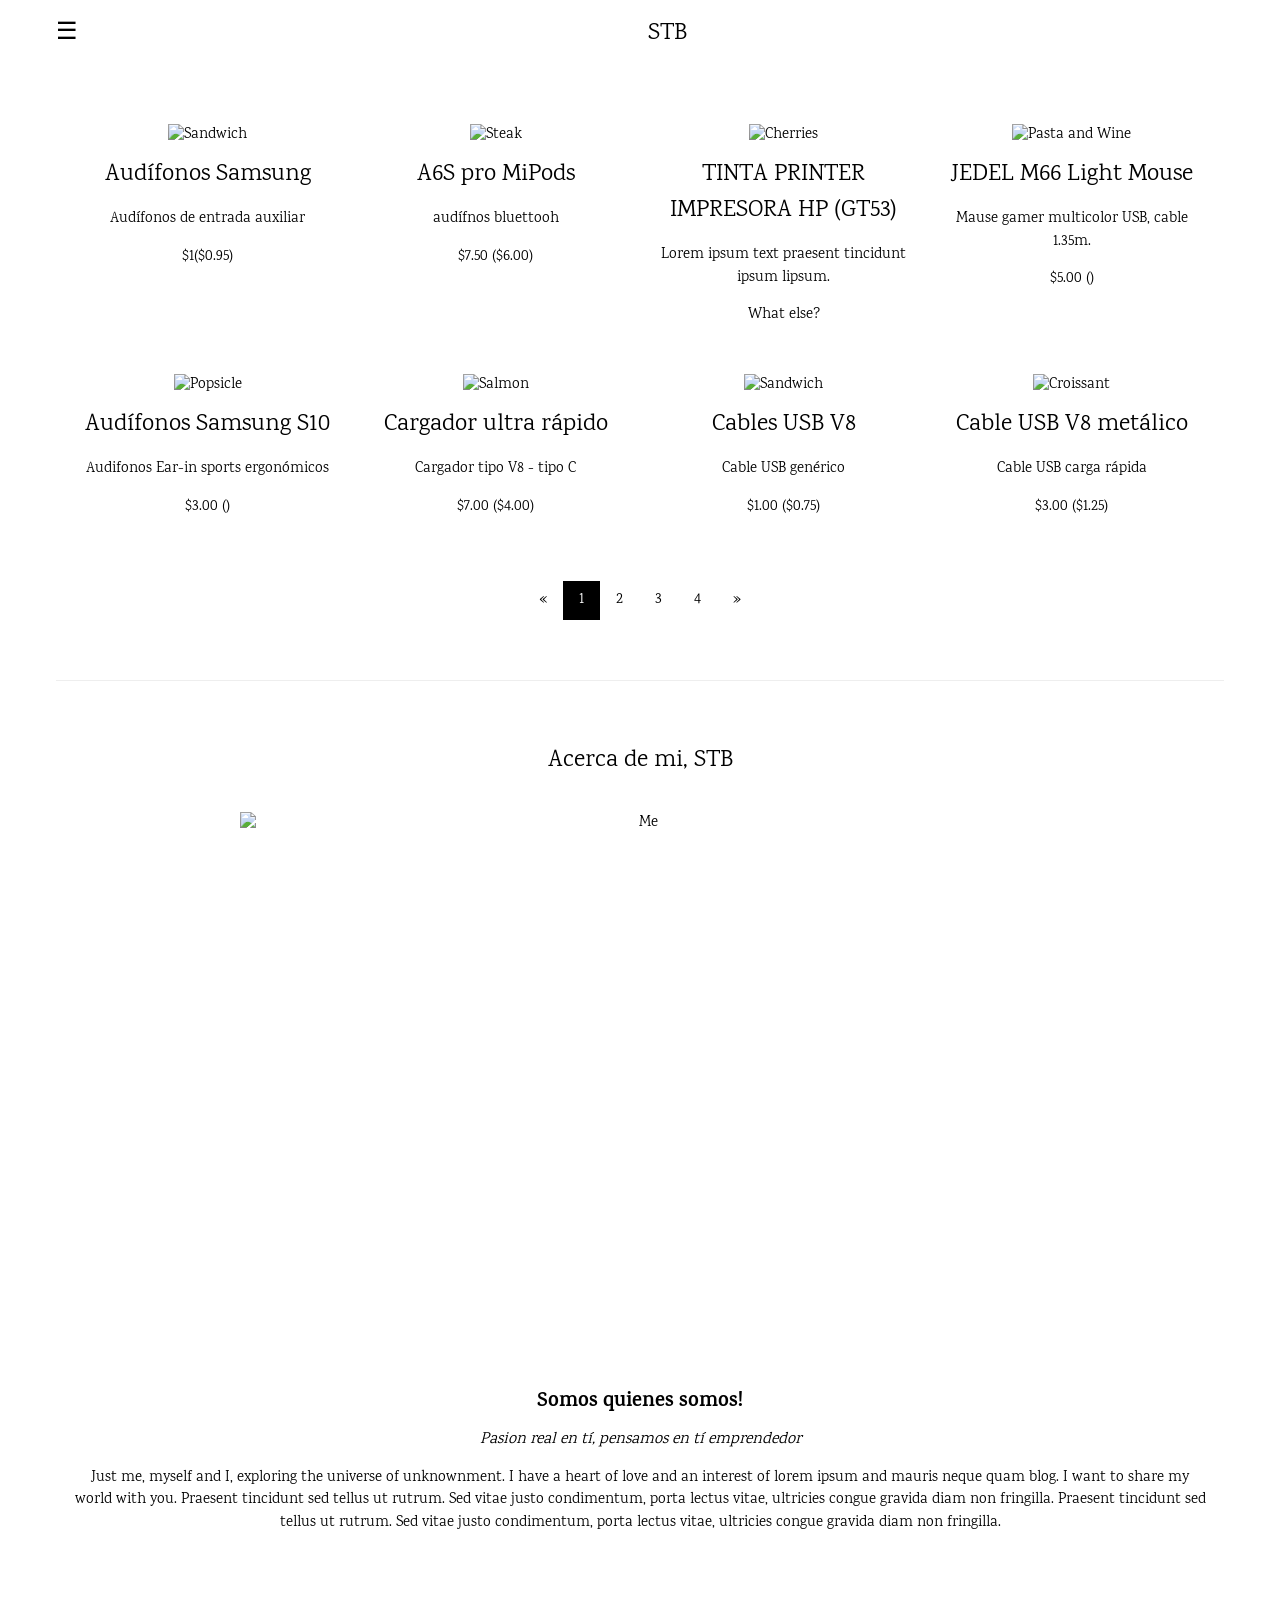
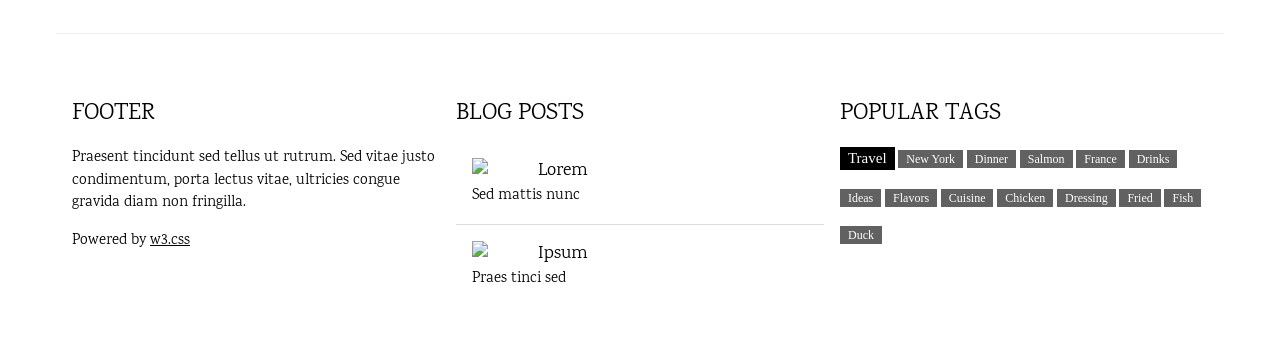
==== index.html @ 604b4e03 "first commit" ====
<!DOCTYPE html>
<html>

<head>
  <title>W3.CSS Template</title>
  <meta charset="UTF-8">
  <meta name="viewport" content="width=device-width, initial-scale=1">
  <link rel="stylesheet" href="https://www.w3schools.com/w3css/4/w3.css">
  <link rel="stylesheet" href="https://fonts.googleapis.com/css?family=Karma">
  <style>
    body,
    h1,
    h2,
    h3,
    h4,
    h5,
    h6 {
      font-family: "Karma", sans-serif
    }

    .w3-bar-block .w3-bar-item {
      padding: 20px
    }
  </style>
</head>
<body>

<!-- Sidebar (hidden by default) -->
<nav class="w3-sidebar w3-bar-block w3-card w3-top w3-xlarge w3-animate-left" style="display:none;z-index:2;width:40%;min-width:300px" id="mySidebar">
  <a href="javascript:void(0)" onclick="w3_close()"
  class="w3-bar-item w3-button">Close Menu</a>
  <a href="#food" onclick="w3_close()" class="w3-bar-item w3-button">Food</a>
  <a href="#about" onclick="w3_close()" class="w3-bar-item w3-button">About</a>
</nav>

<!-- Top menu -->
<div class="w3-top">
  <div class="w3-white w3-xlarge" style="max-width:1200px;margin:auto">
    <div class="w3-button w3-padding-16 w3-left" onclick="w3_open()">☰</div>
    <!-- <div class="w3-right w3-padding-16">Mail</div> -->
    <div class="w3-center w3-padding-16">STB</div>
  </div>
</div>
  
<!-- !PAGE CONTENT! -->
<div class="w3-main w3-content w3-padding" style="max-width:1200px;margin-top:100px">

  <!-- First Photo Grid-->
  <div class="w3-row-padding w3-padding-16 w3-center" id="food">
    <div class="w3-quarter">
      <img
        src="https://www.alcarrito.com/media/catalog/product/d/_/d_nq_np_890705-mco44552016052_012021-o.jpg?width=900&height=900&canvas=900,900&optimize=medium&bg-color=255,255,255&fit=bounds"
        alt="Sandwich" style="width:100%">
      <h3>Audífonos Samsung</h3>
      <p>Audífonos de entrada auxiliar</p>
      <p>$1($0.95)</p>
    </div>
    <div class="w3-quarter">

      <img
        src="https://cdn.discordapp.com/attachments/726945708023742496/1125797054413807726/1c9ae124-1b9e-40f5-b576-909f9936ca78.2e92e0c7c8a86419b263a86799279679.webp"
        alt="Steak" style="width:100%">
      <h3>A6S pro MiPods</h3>
      <p>audífnos bluettooh</p>
      <p>$7.50 ($6.00)</p>
    </div>
    <div class="w3-quarter">
      <img src="https://compurio-ventas.com/wp-content/uploads/2021/03/HP-11.jpg" alt="Cherries" style="width:100%">
      <h3>TINTA PRINTER IMPRESORA HP (GT53)</h3>
      <p>Lorem ipsum text praesent tincidunt ipsum lipsum.</p>
      <p>What else?</p>
    </div>
    <div class="w3-quarter">
      <img src="https://cdn.discordapp.com/attachments/726945708023742496/1125819772425216102/M66-2.jpg"
        alt="Pasta and Wine" style="width:100%">
      <h3>JEDEL M66 Light Mouse</h3>
      <p>Mause gamer multicolor USB, cable 1.35m.</p>
      <p>$5.00 ()</p>
    </div>
  </div>
  
  <!-- Second Photo Grid-->
  <div class="w3-row-padding w3-padding-16 w3-center">
    <div class="w3-quarter">
      <img src="https://cdn.discordapp.com/attachments/726945708023742496/1126127364062052352/MejorCompra-e95bb7c5-a637-486e-934e-15fbcf6c47f0.jpg" alt="Popsicle" style="width:100%">
      <h3>Audífonos Samsung S10</h3>
      <p>Audifonos Ear-in sports ergonómicos</p>
      <p>$3.00 ()</p>
    </div>
    <div class="w3-quarter">
      <img src="https://cdn.discordapp.com/attachments/726945708023742496/1126128162670121032/581202010110141230980.jpg" alt="Salmon" style="width:100%">
      <h3>Cargador ultra rápido</h3>
      <p>Cargador tipo V8 - tipo C</p>
      <p>$7.00 ($4.00)</p>
    </div>
    <div class="w3-quarter">
      <img src="https://cdn.discordapp.com/attachments/726945708023742496/1126129024045953116/701_3svyul.jpg" alt="Sandwich" style="width:100%">
      <h3>Cables USB V8</h3>
      <p>Cable USB genérico</p>
      <p>$1.00 ($0.75)</p>
    </div>
    <div class="w3-quarter">
      <img src="https://cdn.discordapp.com/attachments/726945708023742496/1126131641262297148/image.png" alt="Croissant" style="width:100%">
      <h3>Cable USB V8 metálico</h3>
      <p>Cable USB carga rápida</p>
      <p>$3.00 ($1.25)</p>
    </div>
  </div>

  <!-- Pagination -->
  <div class="w3-center w3-padding-32">
    <div class="w3-bar">
      <a href="#" class="w3-bar-item w3-button w3-hover-black">«</a>
      <a href="#" class="w3-bar-item w3-black w3-button">1</a>
      <a href="#" class="w3-bar-item w3-button w3-hover-black">2</a>
      <a href="#" class="w3-bar-item w3-button w3-hover-black">3</a>
      <a href="#" class="w3-bar-item w3-button w3-hover-black">4</a>
      <a href="#" class="w3-bar-item w3-button w3-hover-black">»</a>
    </div>
  </div>
  
  <hr id="about">

  <!-- About Section -->
  <div class="w3-container w3-padding-32 w3-center">  
    <h3>Acerca de mi, STB</h3><br>
    <img src="https://i.imgur.com/uK4nJrK.png" alt="Me" class="w3-image" style="display:block;margin:auto" width="800" height="533">
    <div class="w3-padding-32">
      <h4><b>Somos quienes somos!</b></h4>
      <h6><i>Pasion real en tí, pensamos en tí emprendedor</i></h6>
      <p>Just me, myself and I, exploring the universe of unknownment. I have a heart of love and an interest of lorem ipsum and mauris neque quam blog. I want to share my world with you. Praesent tincidunt sed tellus ut rutrum. Sed vitae justo condimentum, porta lectus vitae, ultricies congue gravida diam non fringilla. Praesent tincidunt sed tellus ut rutrum. Sed vitae justo condimentum, porta lectus vitae, ultricies congue gravida diam non fringilla.</p>
    </div>
  </div>
  <hr>
  
  <!-- Footer -->
  <footer class="w3-row-padding w3-padding-32">
    <div class="w3-third">
      <h3>FOOTER</h3>
      <p>Praesent tincidunt sed tellus ut rutrum. Sed vitae justo condimentum, porta lectus vitae, ultricies congue
        gravida diam non fringilla.</p>
      <p>Powered by <a href="https://www.w3schools.com/w3css/default.asp" target="_blank">w3.css</a></p>
    </div>
  
    <div class="w3-third">
      <h3>BLOG POSTS</h3>
      <ul class="w3-ul w3-hoverable">
        <li class="w3-padding-16">
          <img src="/w3images/workshop.jpg" class="w3-left w3-margin-right" style="width:50px">
          <span class="w3-large">Lorem</span><br>
          <span>Sed mattis nunc</span>
        </li>
        <li class="w3-padding-16">
          <img src="/w3images/gondol.jpg" class="w3-left w3-margin-right" style="width:50px">
          <span class="w3-large">Ipsum</span><br>
          <span>Praes tinci sed</span>
        </li>
      </ul>
    </div>

    <div class="w3-third w3-serif">
      <h3>POPULAR TAGS</h3>
      <p>
        <span class="w3-tag w3-black w3-margin-bottom">Travel</span> <span class="w3-tag w3-dark-grey w3-small w3-margin-bottom">New York</span> <span class="w3-tag w3-dark-grey w3-small w3-margin-bottom">Dinner</span>
        <span class="w3-tag w3-dark-grey w3-small w3-margin-bottom">Salmon</span> <span class="w3-tag w3-dark-grey w3-small w3-margin-bottom">France</span> <span class="w3-tag w3-dark-grey w3-small w3-margin-bottom">Drinks</span>
        <span class="w3-tag w3-dark-grey w3-small w3-margin-bottom">Ideas</span> <span class="w3-tag w3-dark-grey w3-small w3-margin-bottom">Flavors</span> <span class="w3-tag w3-dark-grey w3-small w3-margin-bottom">Cuisine</span>
        <span class="w3-tag w3-dark-grey w3-small w3-margin-bottom">Chicken</span> <span class="w3-tag w3-dark-grey w3-small w3-margin-bottom">Dressing</span> <span class="w3-tag w3-dark-grey w3-small w3-margin-bottom">Fried</span>
        <span class="w3-tag w3-dark-grey w3-small w3-margin-bottom">Fish</span> <span class="w3-tag w3-dark-grey w3-small w3-margin-bottom">Duck</span>
      </p>
    </div>
  </footer>

<!-- End page content -->
</div>

<script>
// Script to open and close sidebar
function w3_open() {
  document.getElementById("mySidebar").style.display = "block";
}
 
function w3_close() {
  document.getElementById("mySidebar").style.display = "none";
}
</script>

</body>
</html>
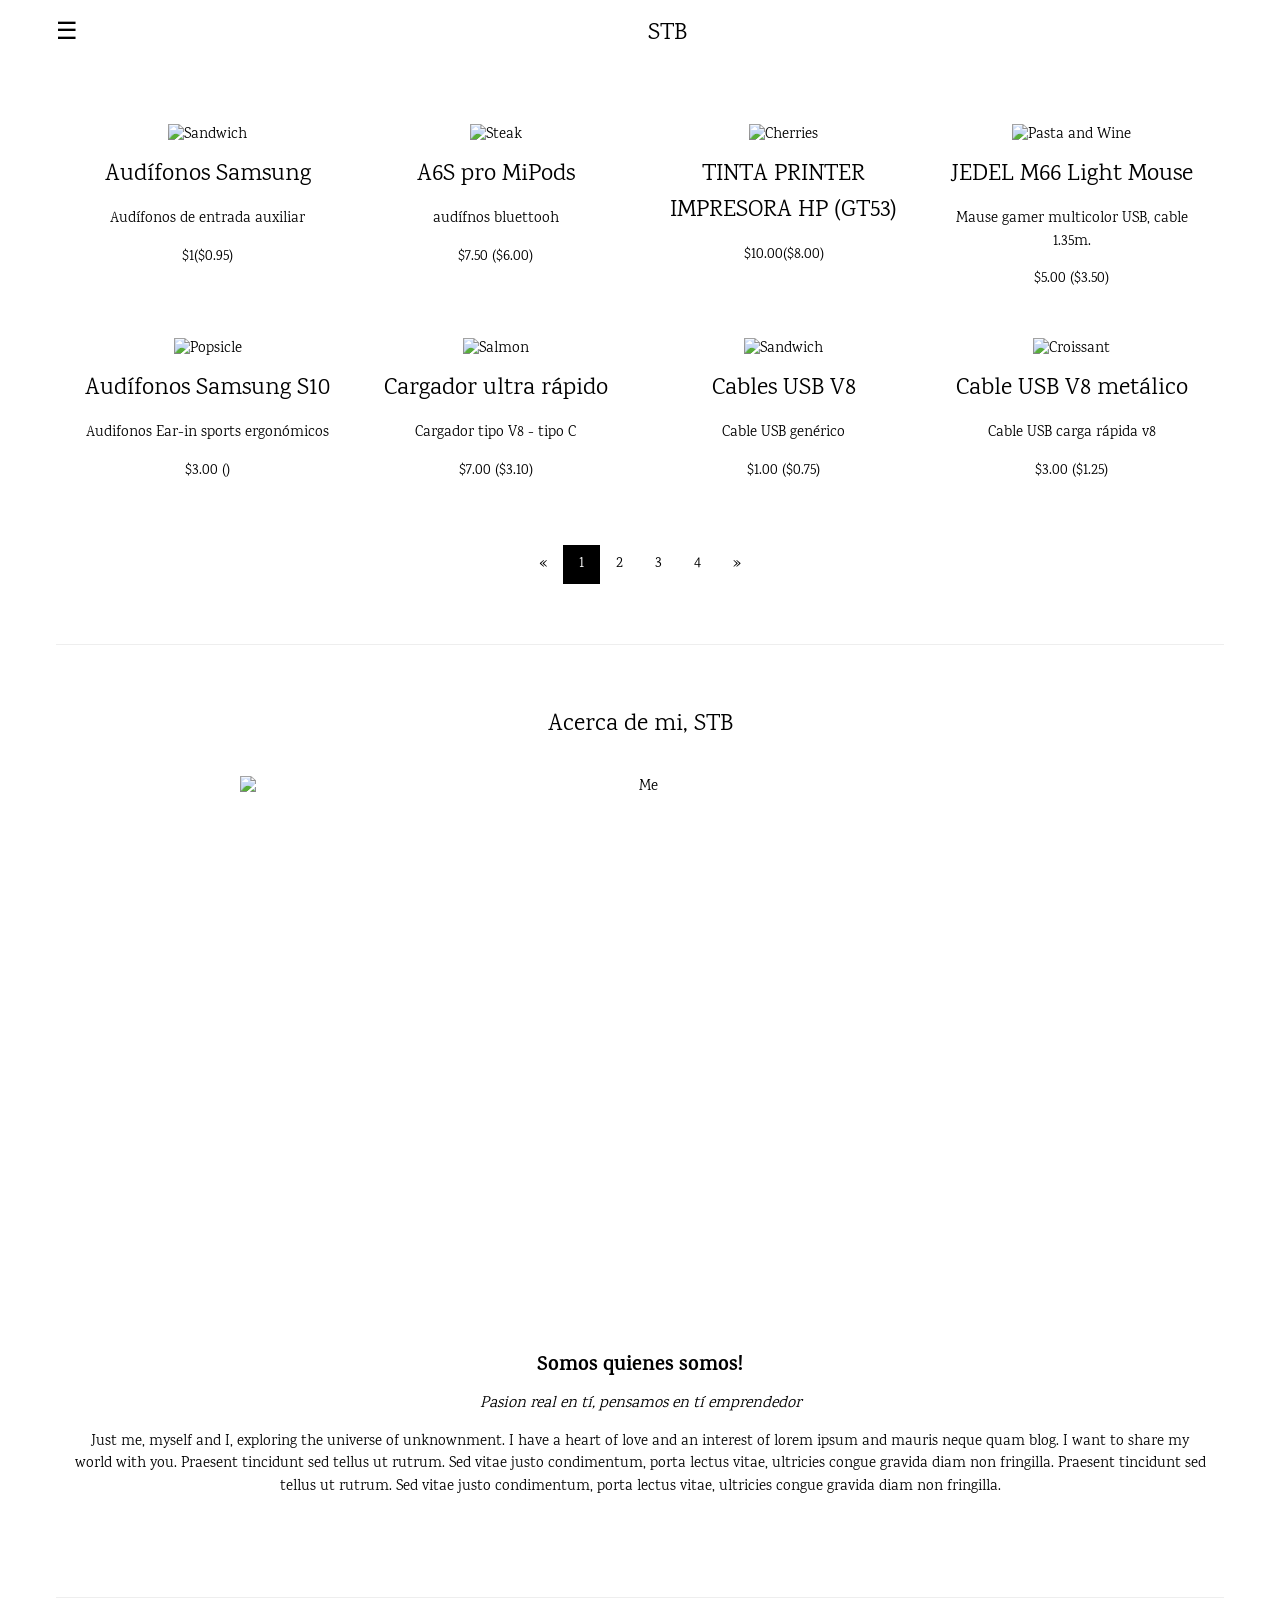
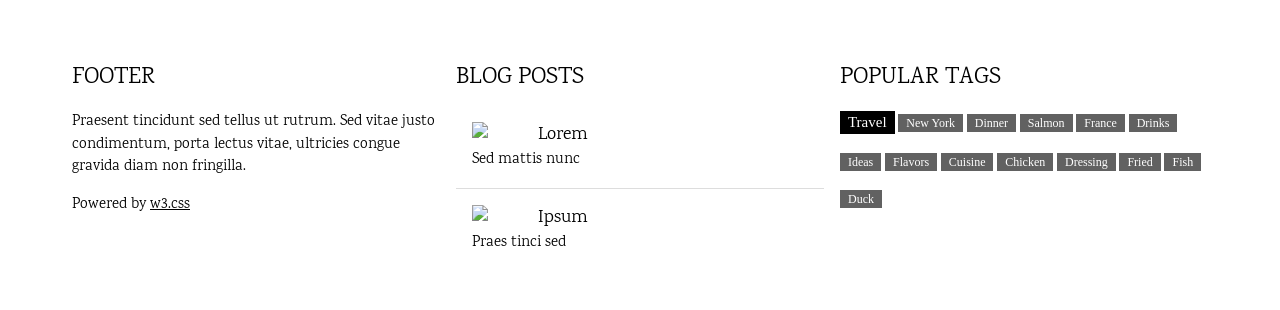
==== commit 4b6f2ec1: "update" ====
--- a/index.html
+++ b/index.html
@@ -67,15 +67,15 @@
     <div class="w3-quarter">
       <img src="https://compurio-ventas.com/wp-content/uploads/2021/03/HP-11.jpg" alt="Cherries" style="width:100%">
       <h3>TINTA PRINTER IMPRESORA HP (GT53)</h3>
-      <p>Lorem ipsum text praesent tincidunt ipsum lipsum.</p>
-      <p>What else?</p>
+    
+      <p>$10.00($8.00)</p>
     </div>
     <div class="w3-quarter">
       <img src="https://cdn.discordapp.com/attachments/726945708023742496/1125819772425216102/M66-2.jpg"
         alt="Pasta and Wine" style="width:100%">
       <h3>JEDEL M66 Light Mouse</h3>
       <p>Mause gamer multicolor USB, cable 1.35m.</p>
-      <p>$5.00 ()</p>
+      <p>$5.00 ($3.50)</p>
     </div>
   </div>
   
@@ -91,7 +91,7 @@
       <img src="https://cdn.discordapp.com/attachments/726945708023742496/1126128162670121032/581202010110141230980.jpg" alt="Salmon" style="width:100%">
       <h3>Cargador ultra rápido</h3>
       <p>Cargador tipo V8 - tipo C</p>
-      <p>$7.00 ($4.00)</p>
+      <p>$7.00 ($3.10)</p>
     </div>
     <div class="w3-quarter">
       <img src="https://cdn.discordapp.com/attachments/726945708023742496/1126129024045953116/701_3svyul.jpg" alt="Sandwich" style="width:100%">
@@ -102,7 +102,7 @@
     <div class="w3-quarter">
       <img src="https://cdn.discordapp.com/attachments/726945708023742496/1126131641262297148/image.png" alt="Croissant" style="width:100%">
       <h3>Cable USB V8 metálico</h3>
-      <p>Cable USB carga rápida</p>
+      <p>Cable USB carga rápida v8</p>
       <p>$3.00 ($1.25)</p>
     </div>
   </div>
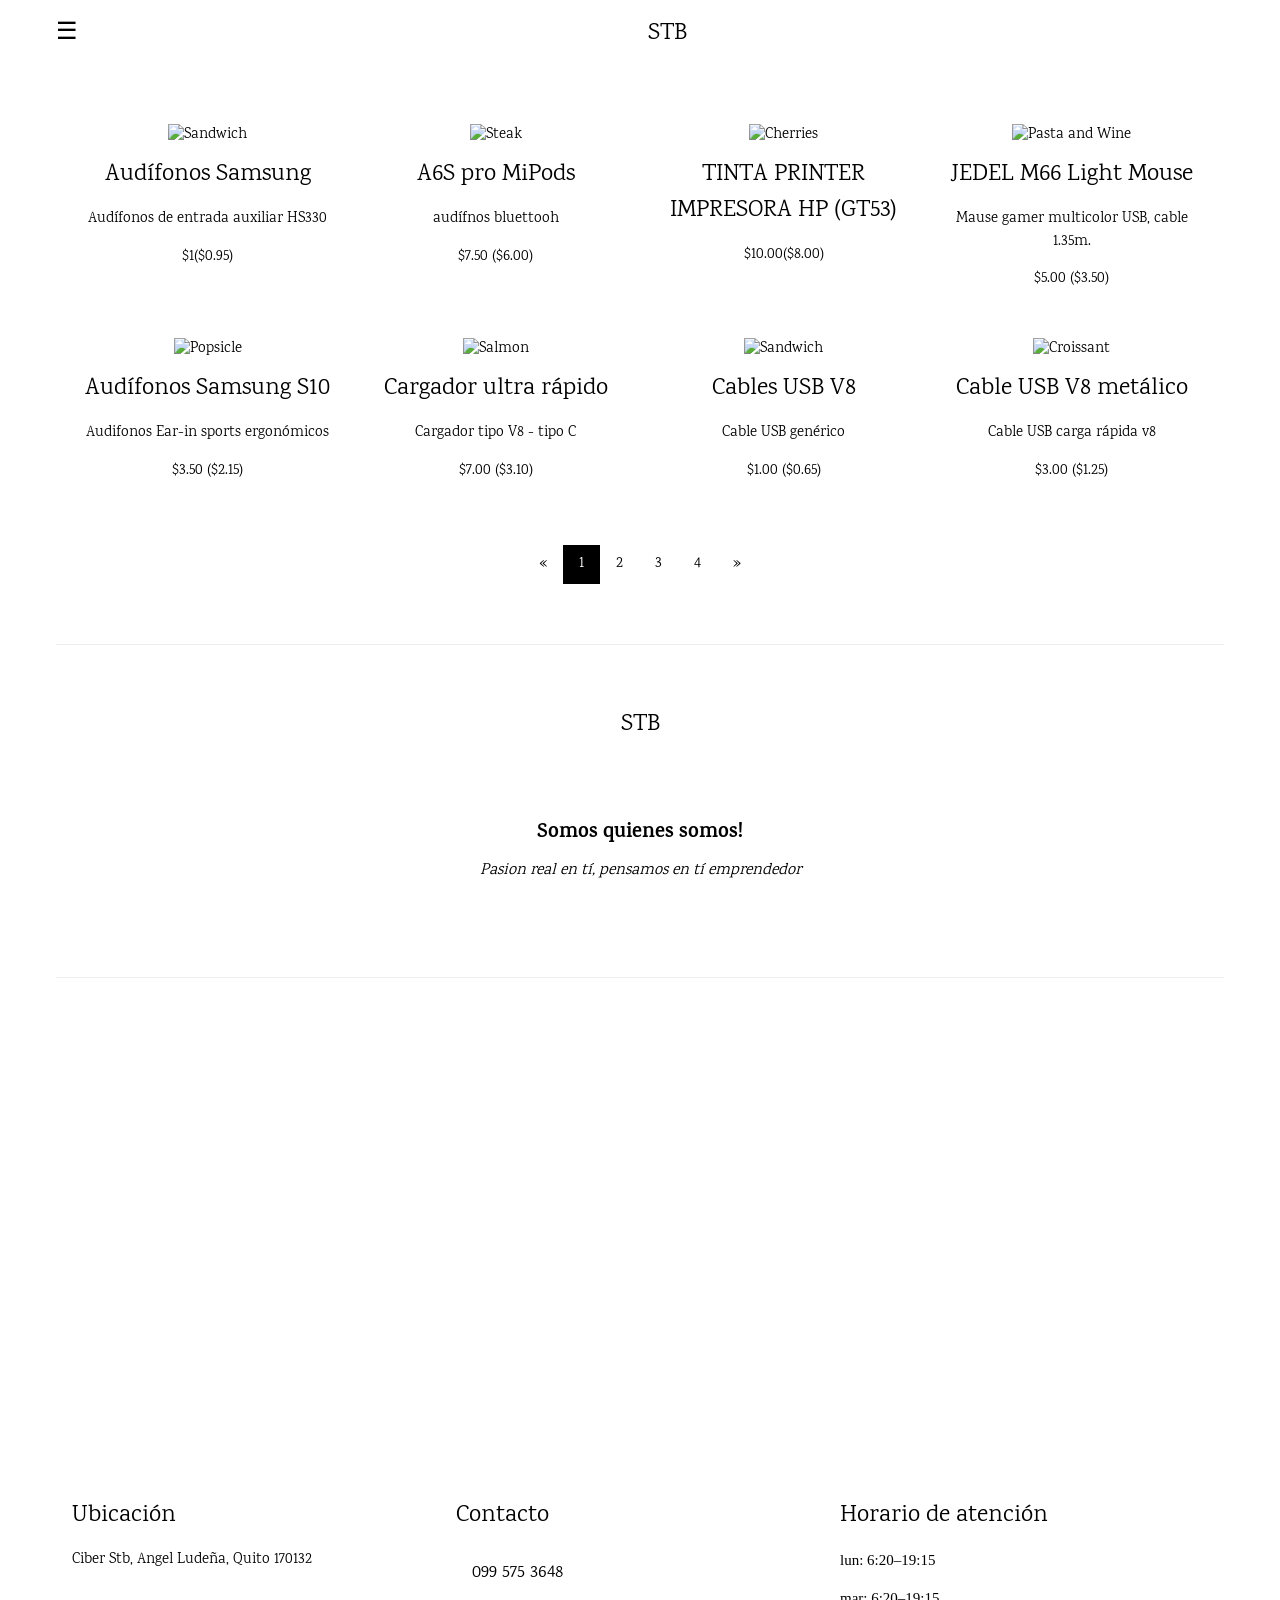
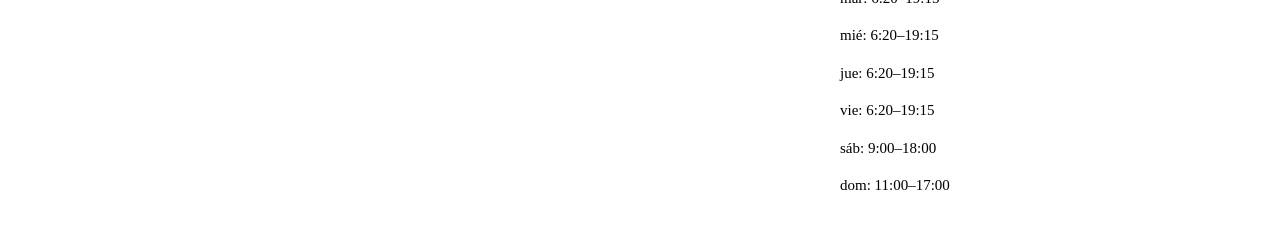
==== commit 03aef4c8: "update all  view" ====
--- a/index.html
+++ b/index.html
@@ -29,8 +29,8 @@
 <nav class="w3-sidebar w3-bar-block w3-card w3-top w3-xlarge w3-animate-left" style="display:none;z-index:2;width:40%;min-width:300px" id="mySidebar">
   <a href="javascript:void(0)" onclick="w3_close()"
   class="w3-bar-item w3-button">Close Menu</a>
-  <a href="#food" onclick="w3_close()" class="w3-bar-item w3-button">Food</a>
-  <a href="#about" onclick="w3_close()" class="w3-bar-item w3-button">About</a>
+  <!-- <a href="#food" onclick="w3_close()" class="w3-bar-item w3-button">Food</a>
+  <a href="#about" onclick="w3_close()" class="w3-bar-item w3-button">About</a> -->
 </nav>
 
 <!-- Top menu -->
@@ -52,7 +52,7 @@
         src="https://www.alcarrito.com/media/catalog/product/d/_/d_nq_np_890705-mco44552016052_012021-o.jpg?width=900&height=900&canvas=900,900&optimize=medium&bg-color=255,255,255&fit=bounds"
         alt="Sandwich" style="width:100%">
       <h3>Audífonos Samsung</h3>
-      <p>Audífonos de entrada auxiliar</p>
+      <p>Audífonos de entrada auxiliar HS330</p>
       <p>$1($0.95)</p>
     </div>
     <div class="w3-quarter">
@@ -85,7 +85,7 @@
       <img src="https://cdn.discordapp.com/attachments/726945708023742496/1126127364062052352/MejorCompra-e95bb7c5-a637-486e-934e-15fbcf6c47f0.jpg" alt="Popsicle" style="width:100%">
       <h3>Audífonos Samsung S10</h3>
       <p>Audifonos Ear-in sports ergonómicos</p>
-      <p>$3.00 ()</p>
+      <p>$3.50 ($2.15)</p>
     </div>
     <div class="w3-quarter">
       <img src="https://cdn.discordapp.com/attachments/726945708023742496/1126128162670121032/581202010110141230980.jpg" alt="Salmon" style="width:100%">
@@ -97,7 +97,7 @@
       <img src="https://cdn.discordapp.com/attachments/726945708023742496/1126129024045953116/701_3svyul.jpg" alt="Sandwich" style="width:100%">
       <h3>Cables USB V8</h3>
       <p>Cable USB genérico</p>
-      <p>$1.00 ($0.75)</p>
+      <p>$1.00 ($0.65)</p>
     </div>
     <div class="w3-quarter">
       <img src="https://cdn.discordapp.com/attachments/726945708023742496/1126131641262297148/image.png" alt="Croissant" style="width:100%">
@@ -123,50 +123,50 @@
 
   <!-- About Section -->
   <div class="w3-container w3-padding-32 w3-center">  
-    <h3>Acerca de mi, STB</h3><br>
-    <img src="https://i.imgur.com/uK4nJrK.png" alt="Me" class="w3-image" style="display:block;margin:auto" width="800" height="533">
+    <h3>STB</h3><br>
     <div class="w3-padding-32">
       <h4><b>Somos quienes somos!</b></h4>
       <h6><i>Pasion real en tí, pensamos en tí emprendedor</i></h6>
-      <p>Just me, myself and I, exploring the universe of unknownment. I have a heart of love and an interest of lorem ipsum and mauris neque quam blog. I want to share my world with you. Praesent tincidunt sed tellus ut rutrum. Sed vitae justo condimentum, porta lectus vitae, ultricies congue gravida diam non fringilla. Praesent tincidunt sed tellus ut rutrum. Sed vitae justo condimentum, porta lectus vitae, ultricies congue gravida diam non fringilla.</p>
+      <!-- <p>Just me, myself and I, exploring the universe of unknownment. I have a heart of love and an interest of lorem ipsum and mauris neque quam blog. I want to share my world with you. Praesent tincidunt sed tellus ut rutrum. Sed vitae justo condimentum, porta lectus vitae, ultricies congue gravida diam non fringilla. Praesent tincidunt sed tellus ut rutrum. Sed vitae justo condimentum, porta lectus vitae, ultricies congue gravida diam non fringilla.</p> -->
     </div>
   </div>
   <hr>
   
   <!-- Footer -->
+  <div class="w3-center">
+  <iframe  src="https://www.google.com/maps/embed?pb=!1m18!1m12!1m3!1d3989.808333624788!2d-78.50637422499318!3d-0.12819543545689616!2m3!1f0!2f0!3f0!3m2!1i1024!2i768!4f13.1!3m3!1m2!1s0x91d5853d391cf96d%3A0xb9225dd69ea75d32!2sCiber%20Stb!5e0!3m2!1ses-419!2sec!4v1689195927809!5m2!1ses-419!2sec" width="600" height="450" style="border:0;" allowfullscreen="" loading="lazy" referrerpolicy="no-referrer-when-downgrade"></iframe>
+  </div>
   <footer class="w3-row-padding w3-padding-32">
     <div class="w3-third">
-      <h3>FOOTER</h3>
-      <p>Praesent tincidunt sed tellus ut rutrum. Sed vitae justo condimentum, porta lectus vitae, ultricies congue
-        gravida diam non fringilla.</p>
-      <p>Powered by <a href="https://www.w3schools.com/w3css/default.asp" target="_blank">w3.css</a></p>
+      <h3>Ubicación </h3>
+      <p>Ciber Stb, Angel Ludeña, Quito 170132 </p>
     </div>
   
     <div class="w3-third">
-      <h3>BLOG POSTS</h3>
+      <h3>Contacto</h3>
       <ul class="w3-ul w3-hoverable">
         <li class="w3-padding-16">
-          <img src="/w3images/workshop.jpg" class="w3-left w3-margin-right" style="width:50px">
-          <span class="w3-large">Lorem</span><br>
-          <span>Sed mattis nunc</span>
+
+          <span class="w3-large  fa-whatsapp">099 575 3648</span><br>
+          <span></span>
         </li>
-        <li class="w3-padding-16">
+        <!-- <li class="w3-padding-16">
           <img src="/w3images/gondol.jpg" class="w3-left w3-margin-right" style="width:50px">
           <span class="w3-large">Ipsum</span><br>
           <span>Praes tinci sed</span>
-        </li>
+        </li> -->
       </ul>
     </div>
 
     <div class="w3-third w3-serif">
-      <h3>POPULAR TAGS</h3>
-      <p>
-        <span class="w3-tag w3-black w3-margin-bottom">Travel</span> <span class="w3-tag w3-dark-grey w3-small w3-margin-bottom">New York</span> <span class="w3-tag w3-dark-grey w3-small w3-margin-bottom">Dinner</span>
-        <span class="w3-tag w3-dark-grey w3-small w3-margin-bottom">Salmon</span> <span class="w3-tag w3-dark-grey w3-small w3-margin-bottom">France</span> <span class="w3-tag w3-dark-grey w3-small w3-margin-bottom">Drinks</span>
-        <span class="w3-tag w3-dark-grey w3-small w3-margin-bottom">Ideas</span> <span class="w3-tag w3-dark-grey w3-small w3-margin-bottom">Flavors</span> <span class="w3-tag w3-dark-grey w3-small w3-margin-bottom">Cuisine</span>
-        <span class="w3-tag w3-dark-grey w3-small w3-margin-bottom">Chicken</span> <span class="w3-tag w3-dark-grey w3-small w3-margin-bottom">Dressing</span> <span class="w3-tag w3-dark-grey w3-small w3-margin-bottom">Fried</span>
-        <span class="w3-tag w3-dark-grey w3-small w3-margin-bottom">Fish</span> <span class="w3-tag w3-dark-grey w3-small w3-margin-bottom">Duck</span>
-      </p>
+      <h3>Horario de atención</h3>
+      <p>lun:	6:20–19:15</p>
+        <p>mar:	6:20–19:15</p>
+          <p>  mié:	6:20–19:15</p>
+            <p>  jue:	6:20–19:15</p>
+              <p> vie:	6:20–19:15</p>
+                <p> sáb:	9:00–18:00</p>
+                  <p> dom:	11:00–17:00</p>
     </div>
   </footer>
 
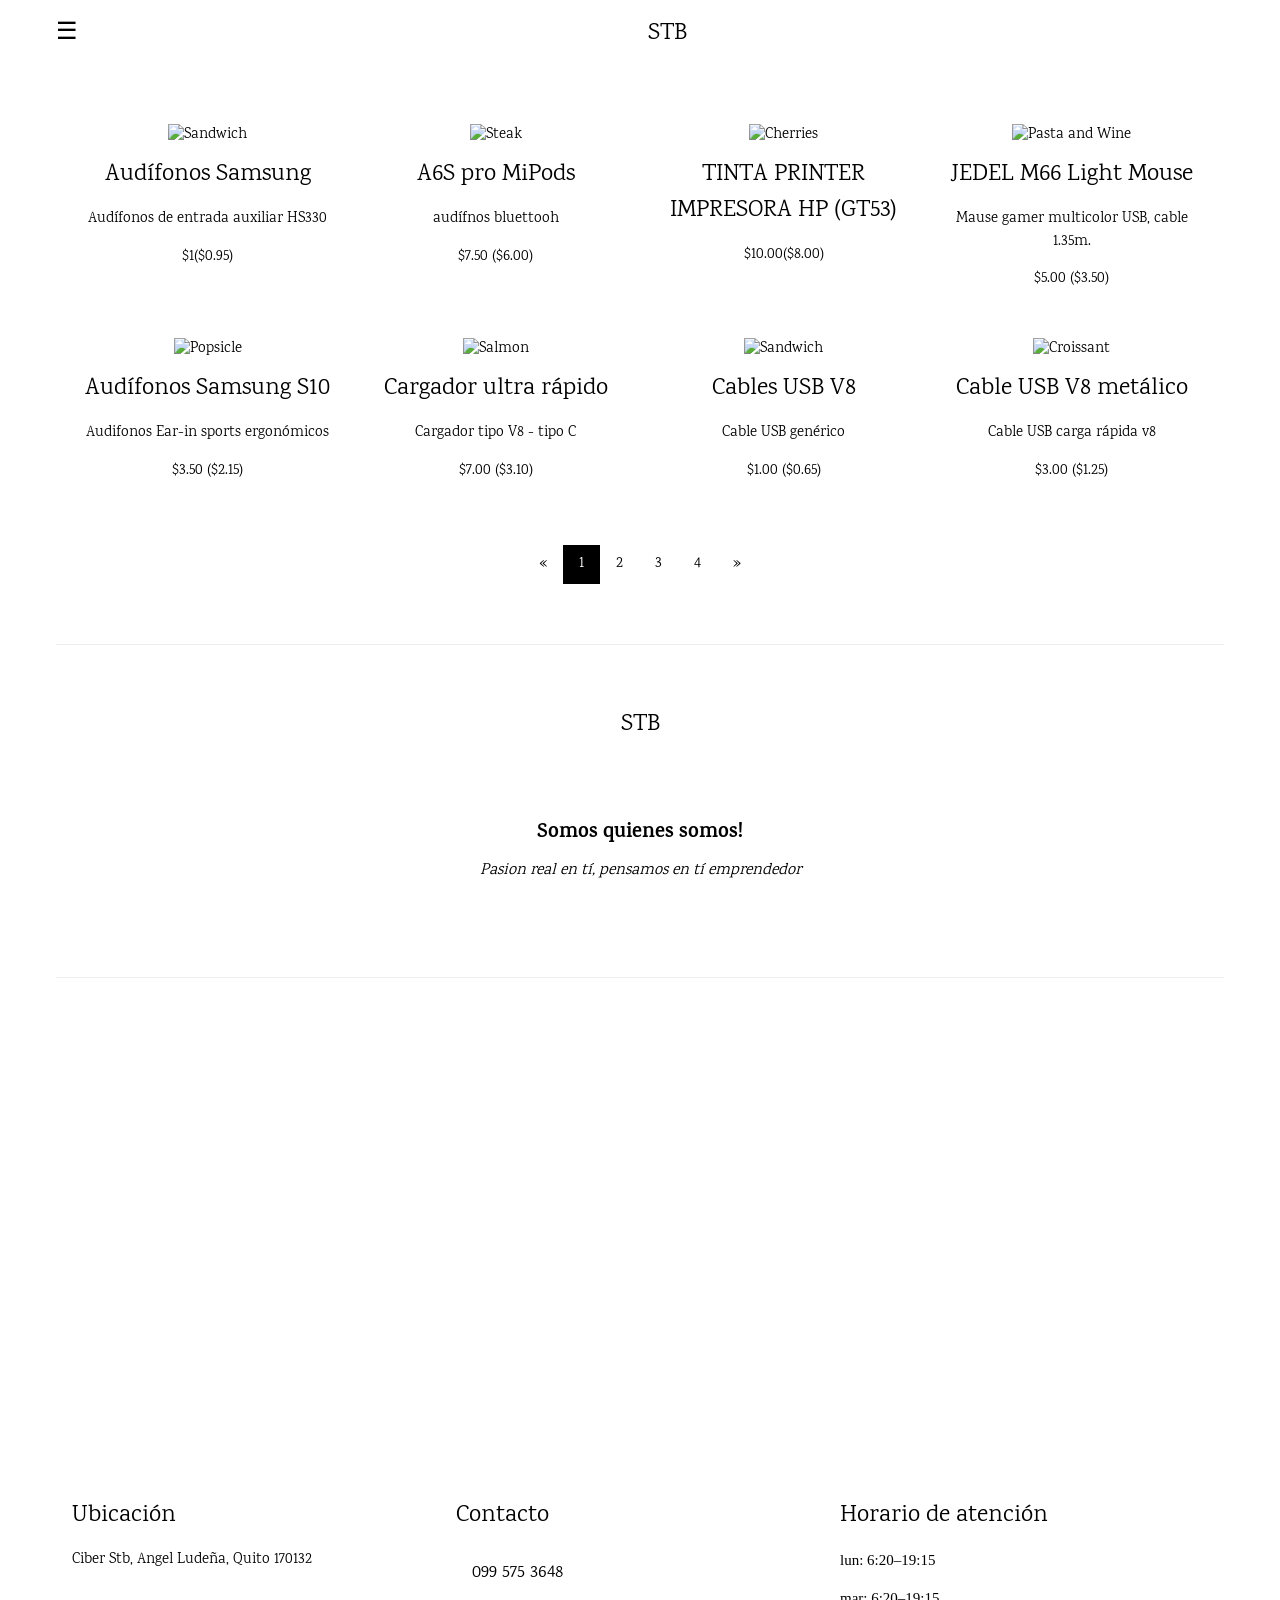
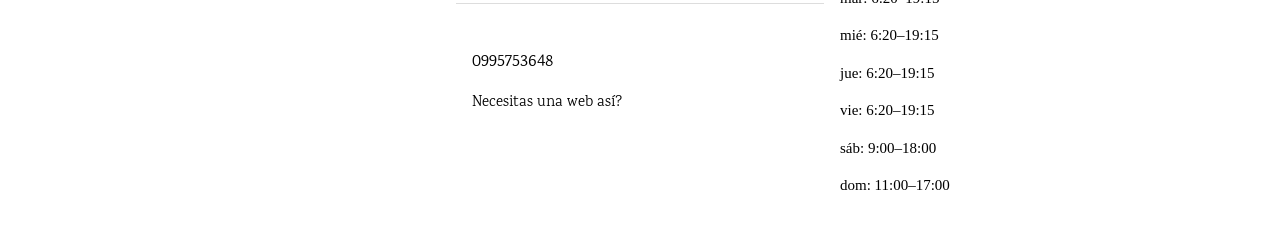
==== commit 1c29e51e: "add need a web" ====
--- a/index.html
+++ b/index.html
@@ -2,7 +2,7 @@
 <html>
 
 <head>
-  <title>W3.CSS Template</title>
+  <title>STB</title>
   <meta charset="UTF-8">
   <meta name="viewport" content="width=device-width, initial-scale=1">
   <link rel="stylesheet" href="https://www.w3schools.com/w3css/4/w3.css">
@@ -150,11 +150,12 @@
           <span class="w3-large  fa-whatsapp">099 575 3648</span><br>
           <span></span>
         </li>
-        <!-- <li class="w3-padding-16">
-          <img src="/w3images/gondol.jpg" class="w3-left w3-margin-right" style="width:50px">
-          <span class="w3-large">Ipsum</span><br>
-          <span>Praes tinci sed</span>
-        </li> -->
+        <li class="w3-padding-16">
+          <i class="fa fa-whatsapp" style="font-size:48px;color:red"></i>
+
+          <span class="w3-large">0995753648 </span><br>
+          <span>Necesitas una web así?</span>
+        </li>
       </ul>
     </div>
 
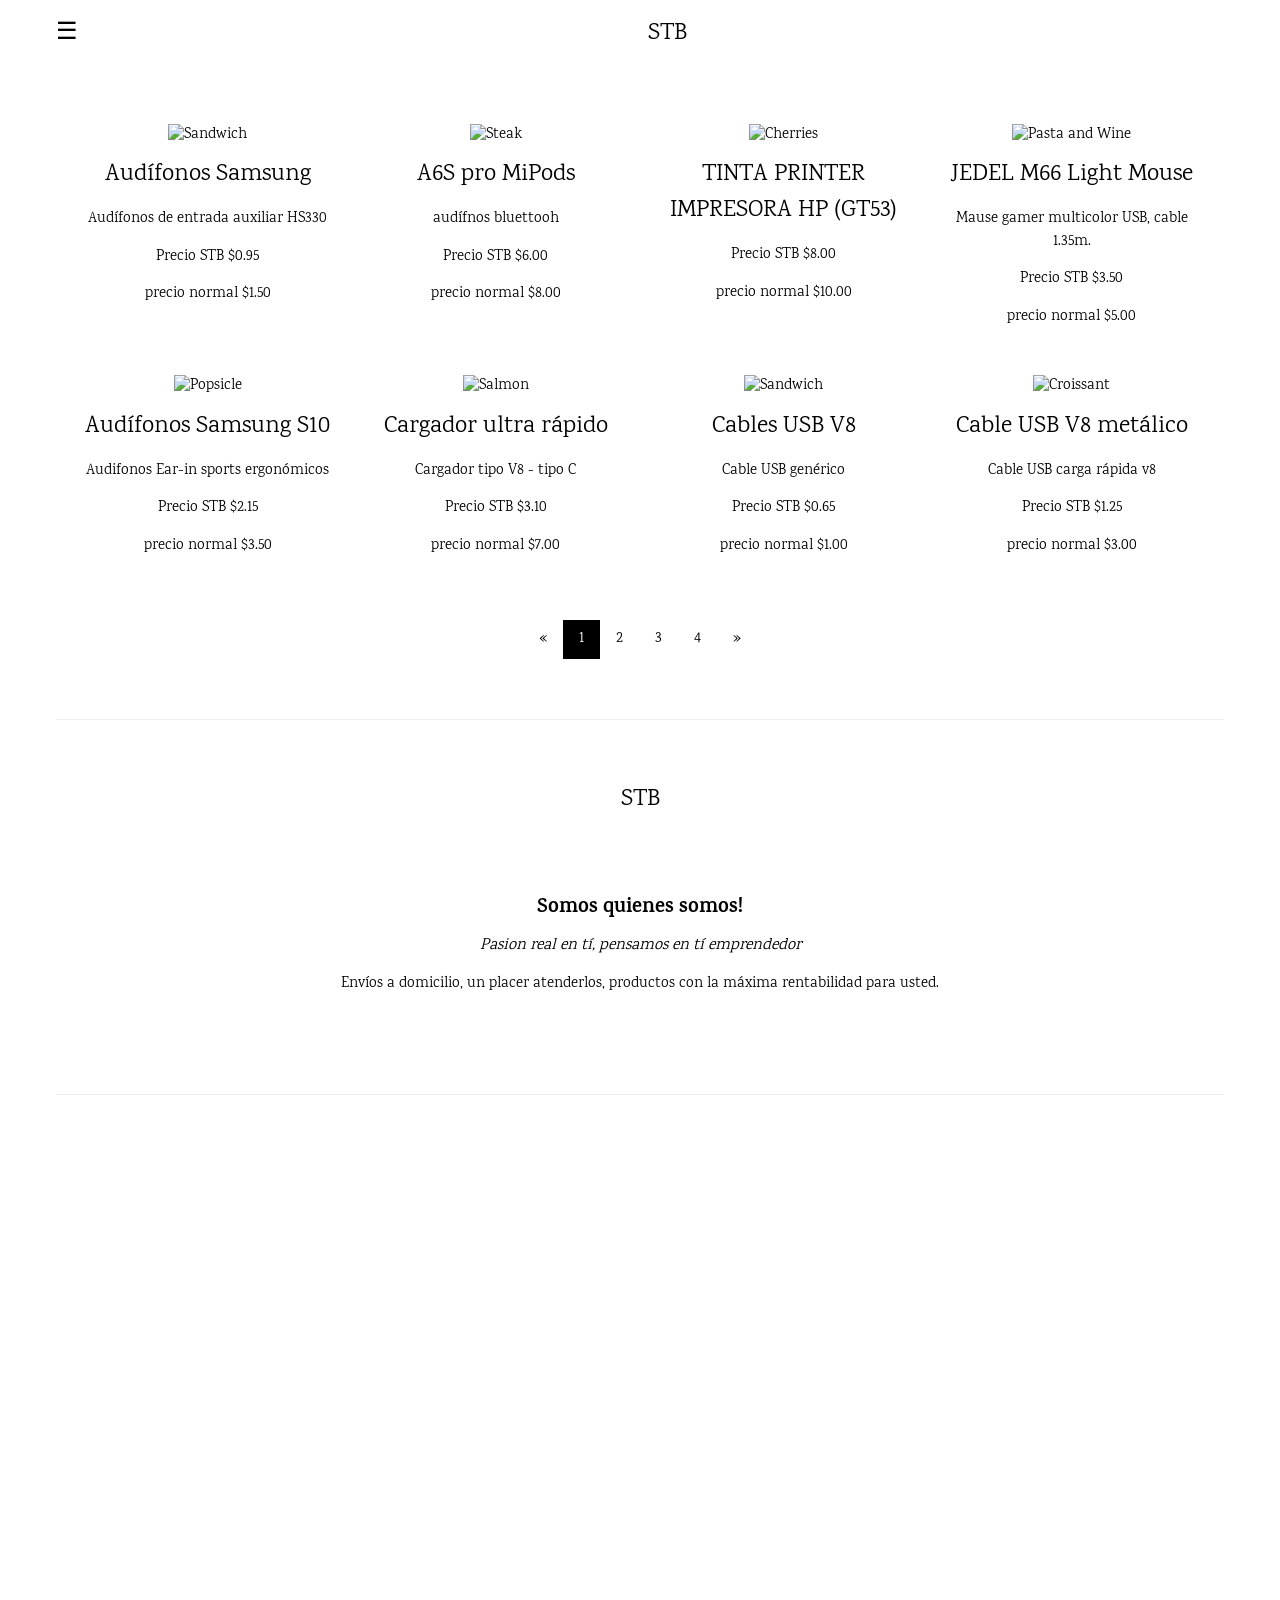
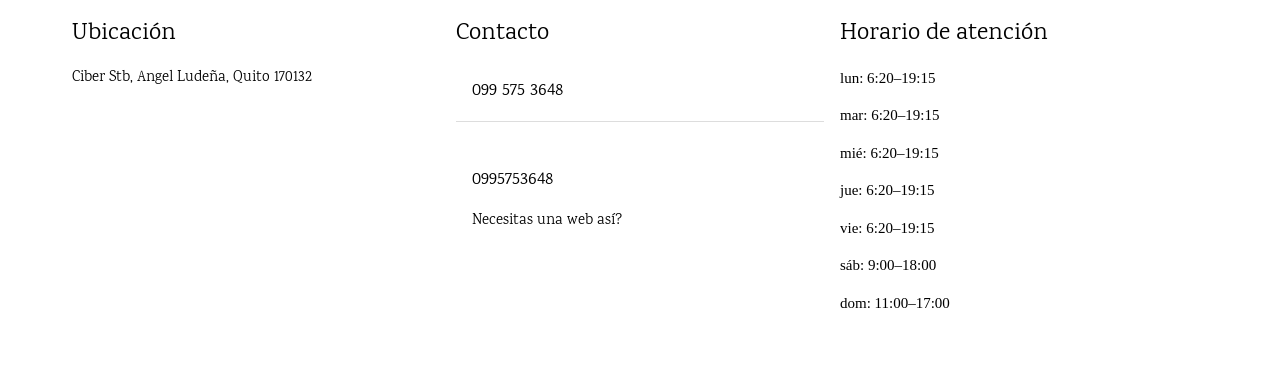
==== commit 3bd66438: "mistaker to house" ====
--- a/index.html
+++ b/index.html
@@ -23,167 +23,196 @@
     }
   </style>
 </head>
+
 <body>
 
-<!-- Sidebar (hidden by default) -->
-<nav class="w3-sidebar w3-bar-block w3-card w3-top w3-xlarge w3-animate-left" style="display:none;z-index:2;width:40%;min-width:300px" id="mySidebar">
-  <a href="javascript:void(0)" onclick="w3_close()"
-  class="w3-bar-item w3-button">Close Menu</a>
-  <!-- <a href="#food" onclick="w3_close()" class="w3-bar-item w3-button">Food</a>
+  <!-- Sidebar (hidden by default) -->
+  <nav class="w3-sidebar w3-bar-block w3-card w3-top w3-xlarge w3-animate-left"
+    style="display:none;z-index:2;width:40%;min-width:300px" id="mySidebar">
+    <a href="javascript:void(0)" onclick="w3_close()" class="w3-bar-item w3-button">Close Menu</a>
+    <!-- <a href="#food" onclick="w3_close()" class="w3-bar-item w3-button">Food</a>
   <a href="#about" onclick="w3_close()" class="w3-bar-item w3-button">About</a> -->
-</nav>
-
-<!-- Top menu -->
-<div class="w3-top">
-  <div class="w3-white w3-xlarge" style="max-width:1200px;margin:auto">
-    <div class="w3-button w3-padding-16 w3-left" onclick="w3_open()">☰</div>
-    <!-- <div class="w3-right w3-padding-16">Mail</div> -->
-    <div class="w3-center w3-padding-16">STB</div>
+  </nav>
+
+  <!-- Top menu -->
+  <div class="w3-top">
+    <div class="w3-white w3-xlarge" style="max-width:1200px;margin:auto">
+      <div class="w3-button w3-padding-16 w3-left" onclick="w3_open()">☰</div>
+      <!-- <div class="w3-right w3-padding-16">Mail</div> -->
+      <div class="w3-center w3-padding-16">STB</div>
+    </div>
   </div>
-</div>
-  
-<!-- !PAGE CONTENT! -->
-<div class="w3-main w3-content w3-padding" style="max-width:1200px;margin-top:100px">
-
-  <!-- First Photo Grid-->
-  <div class="w3-row-padding w3-padding-16 w3-center" id="food">
-    <div class="w3-quarter">
-      <img
-        src="https://www.alcarrito.com/media/catalog/product/d/_/d_nq_np_890705-mco44552016052_012021-o.jpg?width=900&height=900&canvas=900,900&optimize=medium&bg-color=255,255,255&fit=bounds"
-        alt="Sandwich" style="width:100%">
-      <h3>Audífonos Samsung</h3>
-      <p>Audífonos de entrada auxiliar HS330</p>
-      <p>$1($0.95)</p>
-    </div>
-    <div class="w3-quarter">
-
-      <img
-        src="https://cdn.discordapp.com/attachments/726945708023742496/1125797054413807726/1c9ae124-1b9e-40f5-b576-909f9936ca78.2e92e0c7c8a86419b263a86799279679.webp"
-        alt="Steak" style="width:100%">
-      <h3>A6S pro MiPods</h3>
-      <p>audífnos bluettooh</p>
-      <p>$7.50 ($6.00)</p>
-    </div>
-    <div class="w3-quarter">
-      <img src="https://compurio-ventas.com/wp-content/uploads/2021/03/HP-11.jpg" alt="Cherries" style="width:100%">
-      <h3>TINTA PRINTER IMPRESORA HP (GT53)</h3>
-    
-      <p>$10.00($8.00)</p>
-    </div>
-    <div class="w3-quarter">
-      <img src="https://cdn.discordapp.com/attachments/726945708023742496/1125819772425216102/M66-2.jpg"
-        alt="Pasta and Wine" style="width:100%">
-      <h3>JEDEL M66 Light Mouse</h3>
-      <p>Mause gamer multicolor USB, cable 1.35m.</p>
-      <p>$5.00 ($3.50)</p>
-    </div>
+
+  <!-- !PAGE CONTENT! -->
+  <div class="w3-main w3-content w3-padding" style="max-width:1200px;margin-top:100px">
+
+    <!-- First Photo Grid-->
+    <div class="w3-row-padding w3-padding-16 w3-center" id="food">
+      <div class="w3-quarter">
+        <img
+          src="https://www.alcarrito.com/media/catalog/product/d/_/d_nq_np_890705-mco44552016052_012021-o.jpg?width=900&height=900&canvas=900,900&optimize=medium&bg-color=255,255,255&fit=bounds"
+          alt="Sandwich" style="width:100%">
+        <h3>Audífonos Samsung</h3>
+        <p>Audífonos de entrada auxiliar HS330</p>
+        <p>Precio STB $0.95</p>
+        <p>precio normal $1.50</p>
+      </div>
+      <div class="w3-quarter">
+
+        <img
+          src="https://cdn.discordapp.com/attachments/726945708023742496/1125797054413807726/1c9ae124-1b9e-40f5-b576-909f9936ca78.2e92e0c7c8a86419b263a86799279679.webp"
+          alt="Steak" style="width:100%">
+        <h3>A6S pro MiPods</h3>
+        <p>audífnos bluettooh</p>
+        <p>Precio STB $6.00 </p>
+        <p>precio normal $8.00</p>
+
+
+      </div>
+      <div class="w3-quarter">
+        <img src="https://compurio-ventas.com/wp-content/uploads/2021/03/HP-11.jpg" alt="Cherries" style="width:100%">
+        <h3>TINTA PRINTER IMPRESORA HP (GT53)</h3>
+
+        <p>Precio STB $8.00</p>
+        <p>precio normal $10.00</p>
+
+      </div>
+      <div class="w3-quarter">
+        <img src="https://cdn.discordapp.com/attachments/726945708023742496/1125819772425216102/M66-2.jpg"
+          alt="Pasta and Wine" style="width:100%">
+        <h3>JEDEL M66 Light Mouse</h3>
+        <p>Mause gamer multicolor USB, cable 1.35m.</p>
+        <p>Precio STB $3.50</p>
+        <p>precio normal $5.00</p>
+
+      </div>
+    </div>
+
+    <!-- Second Photo Grid-->
+    <div class="w3-row-padding w3-padding-16 w3-center">
+      <div class="w3-quarter">
+        <img
+          src="https://cdn.discordapp.com/attachments/726945708023742496/1126127364062052352/MejorCompra-e95bb7c5-a637-486e-934e-15fbcf6c47f0.jpg"
+          alt="Popsicle" style="width:100%">
+        <h3>Audífonos Samsung S10</h3>
+        <p>Audifonos Ear-in sports ergonómicos</p>
+        <p>Precio STB $2.15</p>
+        <p>precio normal $3.50</p>
+
+      </div>
+      <div class="w3-quarter">
+        <img
+          src="https://cdn.discordapp.com/attachments/726945708023742496/1126128162670121032/581202010110141230980.jpg"
+          alt="Salmon" style="width:100%">
+        <h3>Cargador ultra rápido</h3>
+        <p>Cargador tipo V8 - tipo C</p>
+        <p>Precio STB $3.10</p>
+        <p>precio normal $7.00</p>
+
+      </div>
+      <div class="w3-quarter">
+        <img src="https://cdn.discordapp.com/attachments/726945708023742496/1126129024045953116/701_3svyul.jpg"
+          alt="Sandwich" style="width:100%">
+        <h3>Cables USB V8</h3>
+        <p>Cable USB genérico</p>
+        <p>Precio STB $0.65</p>
+        <p>precio normal $1.00</p>
+
+      </div>
+      <div class="w3-quarter">
+        <img src="https://cdn.discordapp.com/attachments/726945708023742496/1126131641262297148/image.png"
+          alt="Croissant" style="width:100%">
+        <h3>Cable USB V8 metálico</h3>
+        <p>Cable USB carga rápida v8</p>
+        <p>Precio STB $1.25</p>
+        <p>precio normal $3.00</p>
+
+      </div>
+    </div>
+
+    <!-- Pagination -->
+    <div class="w3-center w3-padding-32">
+      <div class="w3-bar">
+        <a href="#" class="w3-bar-item w3-button w3-hover-black">«</a>
+        <a href="#" class="w3-bar-item w3-black w3-button">1</a>
+        <a href="#" class="w3-bar-item w3-button w3-hover-black">2</a>
+        <a href="#" class="w3-bar-item w3-button w3-hover-black">3</a>
+        <a href="#" class="w3-bar-item w3-button w3-hover-black">4</a>
+        <a href="#" class="w3-bar-item w3-button w3-hover-black">»</a>
+      </div>
+    </div>
+
+    <hr id="about">
+
+    <!-- About Section -->
+    <div class="w3-container w3-padding-32 w3-center">
+      <h3>STB</h3><br>
+      <div class="w3-padding-32">
+        <h4><b>Somos quienes somos!</b></h4>
+        <h6><i>Pasion real en tí, pensamos en tí emprendedor</i></h6>
+        <p>Envíos a domicilio, un placer atenderlos, productos con la máxima rentabilidad para usted.
+        </p>
+      </div>
+
+    </div>
+    <hr>
+
+    <!-- Footer -->
+    <div class="w3-center">
+      <iframe
+        src="https://www.google.com/maps/embed?pb=!1m18!1m12!1m3!1d3989.808333624788!2d-78.50637422499318!3d-0.12819543545689616!2m3!1f0!2f0!3f0!3m2!1i1024!2i768!4f13.1!3m3!1m2!1s0x91d5853d391cf96d%3A0xb9225dd69ea75d32!2sCiber%20Stb!5e0!3m2!1ses-419!2sec!4v1689195927809!5m2!1ses-419!2sec"
+        width="600" height="450" style="border:0;" allowfullscreen="" loading="lazy"
+        referrerpolicy="no-referrer-when-downgrade"></iframe>
+    </div>
+    <footer class="w3-row-padding w3-padding-32">
+      <div class="w3-third">
+        <h3>Ubicación </h3>
+        <p>Ciber Stb, Angel Ludeña, Quito 170132 </p>
+      </div>
+
+      <div class="w3-third">
+        <h3>Contacto</h3>
+        <ul class="w3-ul w3-hoverable">
+          <li class="w3-padding-16">
+
+            <span class="w3-large  fa-whatsapp">099 575 3648</span><br>
+            <span></span>
+          </li>
+          <li class="w3-padding-16">
+            <i class="fa fa-whatsapp" style="font-size:48px;color:red"></i>
+
+            <span class="w3-large">0995753648 </span><br>
+            <span>Necesitas una web así?</span>
+          </li>
+        </ul>
+      </div>
+
+      <div class="w3-third w3-serif">
+        <h3>Horario de atención</h3>
+        <p>lun: 6:20–19:15</p>
+        <p>mar: 6:20–19:15</p>
+        <p> mié: 6:20–19:15</p>
+        <p> jue: 6:20–19:15</p>
+        <p> vie: 6:20–19:15</p>
+        <p> sáb: 9:00–18:00</p>
+        <p> dom: 11:00–17:00</p>
+      </div>
+    </footer>
+
+    <!-- End page content -->
   </div>
-  
-  <!-- Second Photo Grid-->
-  <div class="w3-row-padding w3-padding-16 w3-center">
-    <div class="w3-quarter">
-      <img src="https://cdn.discordapp.com/attachments/726945708023742496/1126127364062052352/MejorCompra-e95bb7c5-a637-486e-934e-15fbcf6c47f0.jpg" alt="Popsicle" style="width:100%">
-      <h3>Audífonos Samsung S10</h3>
-      <p>Audifonos Ear-in sports ergonómicos</p>
-      <p>$3.50 ($2.15)</p>
-    </div>
-    <div class="w3-quarter">
-      <img src="https://cdn.discordapp.com/attachments/726945708023742496/1126128162670121032/581202010110141230980.jpg" alt="Salmon" style="width:100%">
-      <h3>Cargador ultra rápido</h3>
-      <p>Cargador tipo V8 - tipo C</p>
-      <p>$7.00 ($3.10)</p>
-    </div>
-    <div class="w3-quarter">
-      <img src="https://cdn.discordapp.com/attachments/726945708023742496/1126129024045953116/701_3svyul.jpg" alt="Sandwich" style="width:100%">
-      <h3>Cables USB V8</h3>
-      <p>Cable USB genérico</p>
-      <p>$1.00 ($0.65)</p>
-    </div>
-    <div class="w3-quarter">
-      <img src="https://cdn.discordapp.com/attachments/726945708023742496/1126131641262297148/image.png" alt="Croissant" style="width:100%">
-      <h3>Cable USB V8 metálico</h3>
-      <p>Cable USB carga rápida v8</p>
-      <p>$3.00 ($1.25)</p>
-    </div>
-  </div>
-
-  <!-- Pagination -->
-  <div class="w3-center w3-padding-32">
-    <div class="w3-bar">
-      <a href="#" class="w3-bar-item w3-button w3-hover-black">«</a>
-      <a href="#" class="w3-bar-item w3-black w3-button">1</a>
-      <a href="#" class="w3-bar-item w3-button w3-hover-black">2</a>
-      <a href="#" class="w3-bar-item w3-button w3-hover-black">3</a>
-      <a href="#" class="w3-bar-item w3-button w3-hover-black">4</a>
-      <a href="#" class="w3-bar-item w3-button w3-hover-black">»</a>
-    </div>
-  </div>
-  
-  <hr id="about">
-
-  <!-- About Section -->
-  <div class="w3-container w3-padding-32 w3-center">  
-    <h3>STB</h3><br>
-    <div class="w3-padding-32">
-      <h4><b>Somos quienes somos!</b></h4>
-      <h6><i>Pasion real en tí, pensamos en tí emprendedor</i></h6>
-      <!-- <p>Just me, myself and I, exploring the universe of unknownment. I have a heart of love and an interest of lorem ipsum and mauris neque quam blog. I want to share my world with you. Praesent tincidunt sed tellus ut rutrum. Sed vitae justo condimentum, porta lectus vitae, ultricies congue gravida diam non fringilla. Praesent tincidunt sed tellus ut rutrum. Sed vitae justo condimentum, porta lectus vitae, ultricies congue gravida diam non fringilla.</p> -->
-    </div>
-  </div>
-  <hr>
-  
-  <!-- Footer -->
-  <div class="w3-center">
-  <iframe  src="https://www.google.com/maps/embed?pb=!1m18!1m12!1m3!1d3989.808333624788!2d-78.50637422499318!3d-0.12819543545689616!2m3!1f0!2f0!3f0!3m2!1i1024!2i768!4f13.1!3m3!1m2!1s0x91d5853d391cf96d%3A0xb9225dd69ea75d32!2sCiber%20Stb!5e0!3m2!1ses-419!2sec!4v1689195927809!5m2!1ses-419!2sec" width="600" height="450" style="border:0;" allowfullscreen="" loading="lazy" referrerpolicy="no-referrer-when-downgrade"></iframe>
-  </div>
-  <footer class="w3-row-padding w3-padding-32">
-    <div class="w3-third">
-      <h3>Ubicación </h3>
-      <p>Ciber Stb, Angel Ludeña, Quito 170132 </p>
-    </div>
-  
-    <div class="w3-third">
-      <h3>Contacto</h3>
-      <ul class="w3-ul w3-hoverable">
-        <li class="w3-padding-16">
-
-          <span class="w3-large  fa-whatsapp">099 575 3648</span><br>
-          <span></span>
-        </li>
-        <li class="w3-padding-16">
-          <i class="fa fa-whatsapp" style="font-size:48px;color:red"></i>
-
-          <span class="w3-large">0995753648 </span><br>
-          <span>Necesitas una web así?</span>
-        </li>
-      </ul>
-    </div>
-
-    <div class="w3-third w3-serif">
-      <h3>Horario de atención</h3>
-      <p>lun:	6:20–19:15</p>
-        <p>mar:	6:20–19:15</p>
-          <p>  mié:	6:20–19:15</p>
-            <p>  jue:	6:20–19:15</p>
-              <p> vie:	6:20–19:15</p>
-                <p> sáb:	9:00–18:00</p>
-                  <p> dom:	11:00–17:00</p>
-    </div>
-  </footer>
-
-<!-- End page content -->
-</div>
-
-<script>
-// Script to open and close sidebar
-function w3_open() {
-  document.getElementById("mySidebar").style.display = "block";
-}
- 
-function w3_close() {
-  document.getElementById("mySidebar").style.display = "none";
-}
-</script>
+
+  <script>
+    // Script to open and close sidebar
+    function w3_open() {
+      document.getElementById("mySidebar").style.display = "block";
+    }
+
+    function w3_close() {
+      document.getElementById("mySidebar").style.display = "none";
+    }
+  </script>
 
 </body>
-</html>
+
+</html>
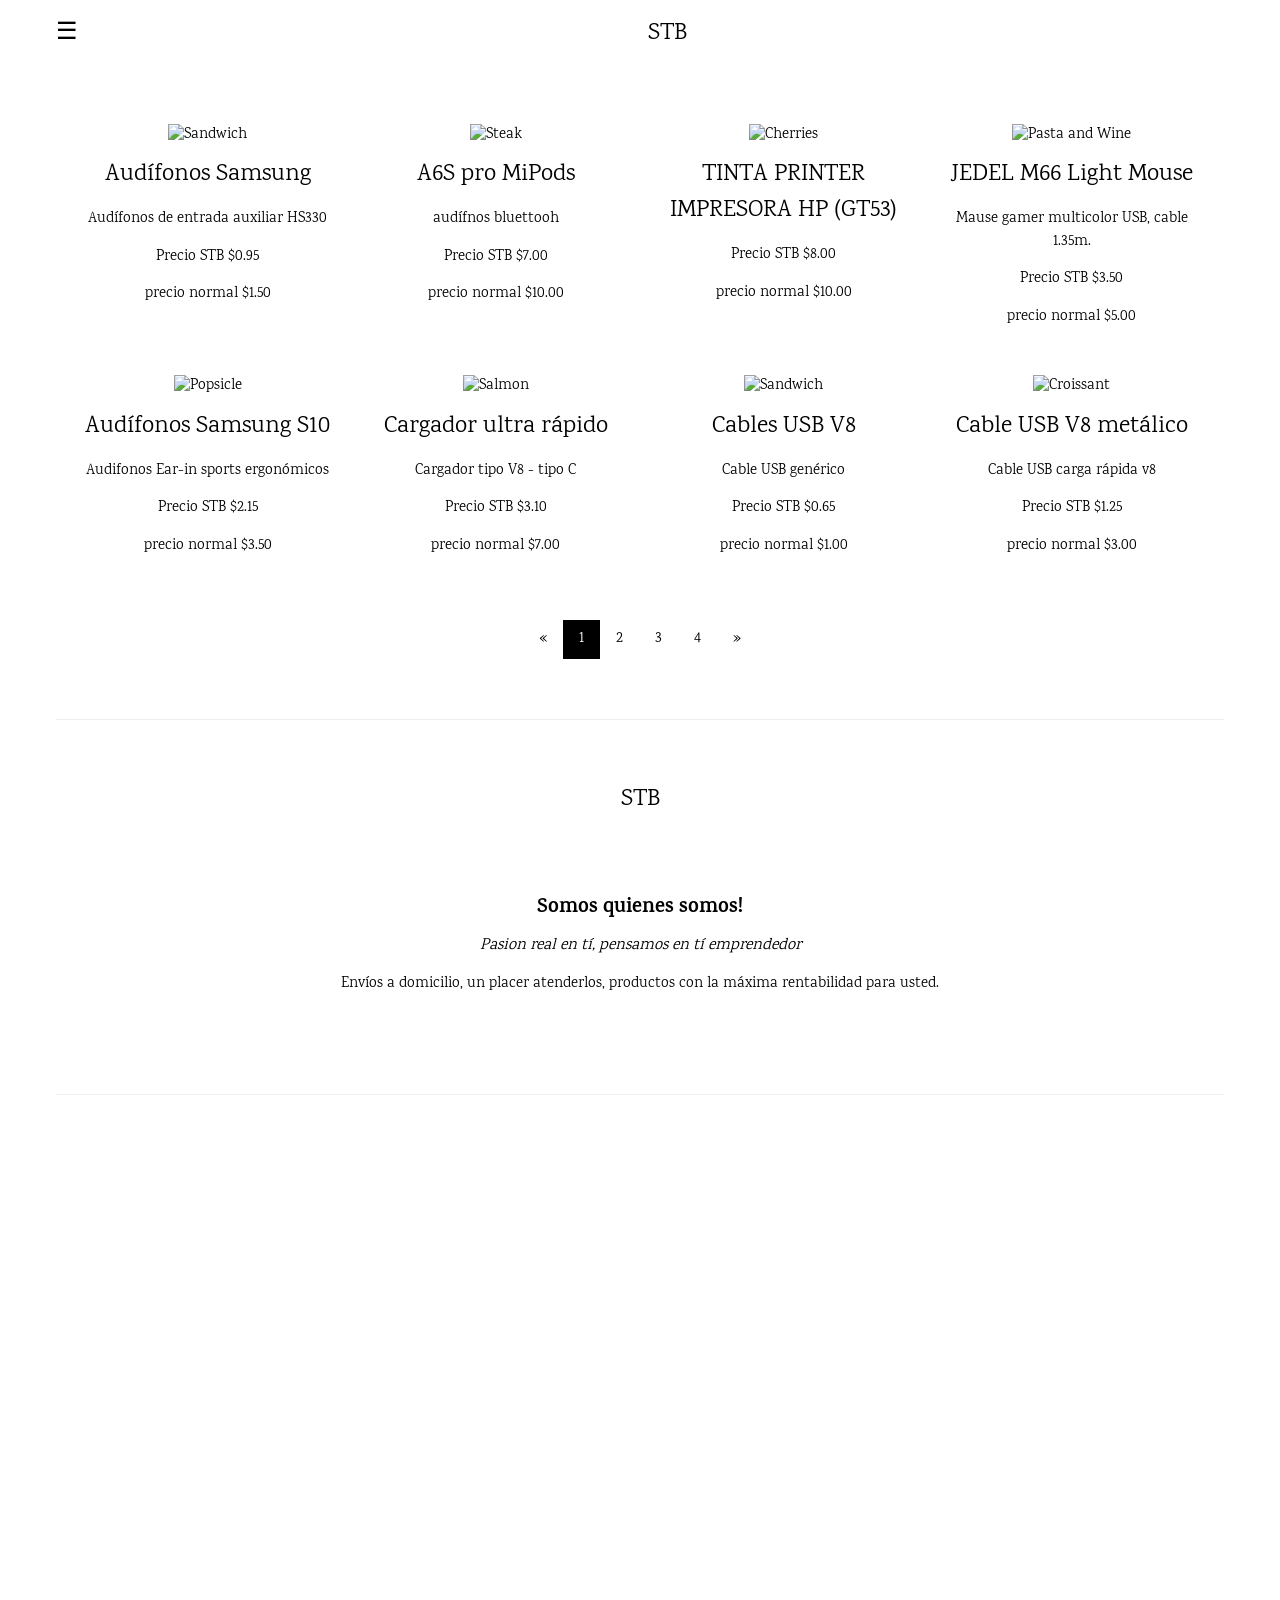
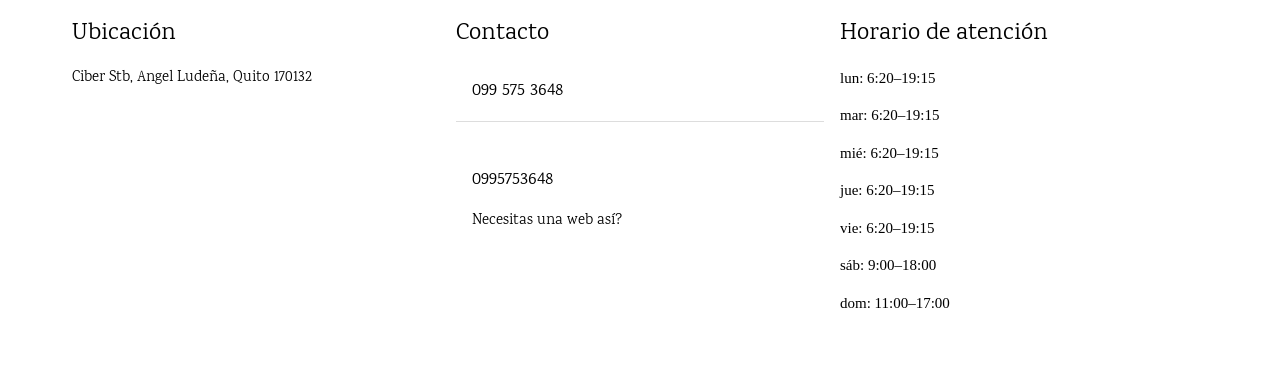
==== commit 964907d1: "update price wirless" ====
--- a/index.html
+++ b/index.html
@@ -64,8 +64,8 @@
           alt="Steak" style="width:100%">
         <h3>A6S pro MiPods</h3>
         <p>audífnos bluettooh</p>
-        <p>Precio STB $6.00 </p>
-        <p>precio normal $8.00</p>
+        <p>Precio STB $7.00 </p>
+        <p>precio normal $10.00</p>
 
 
       </div>
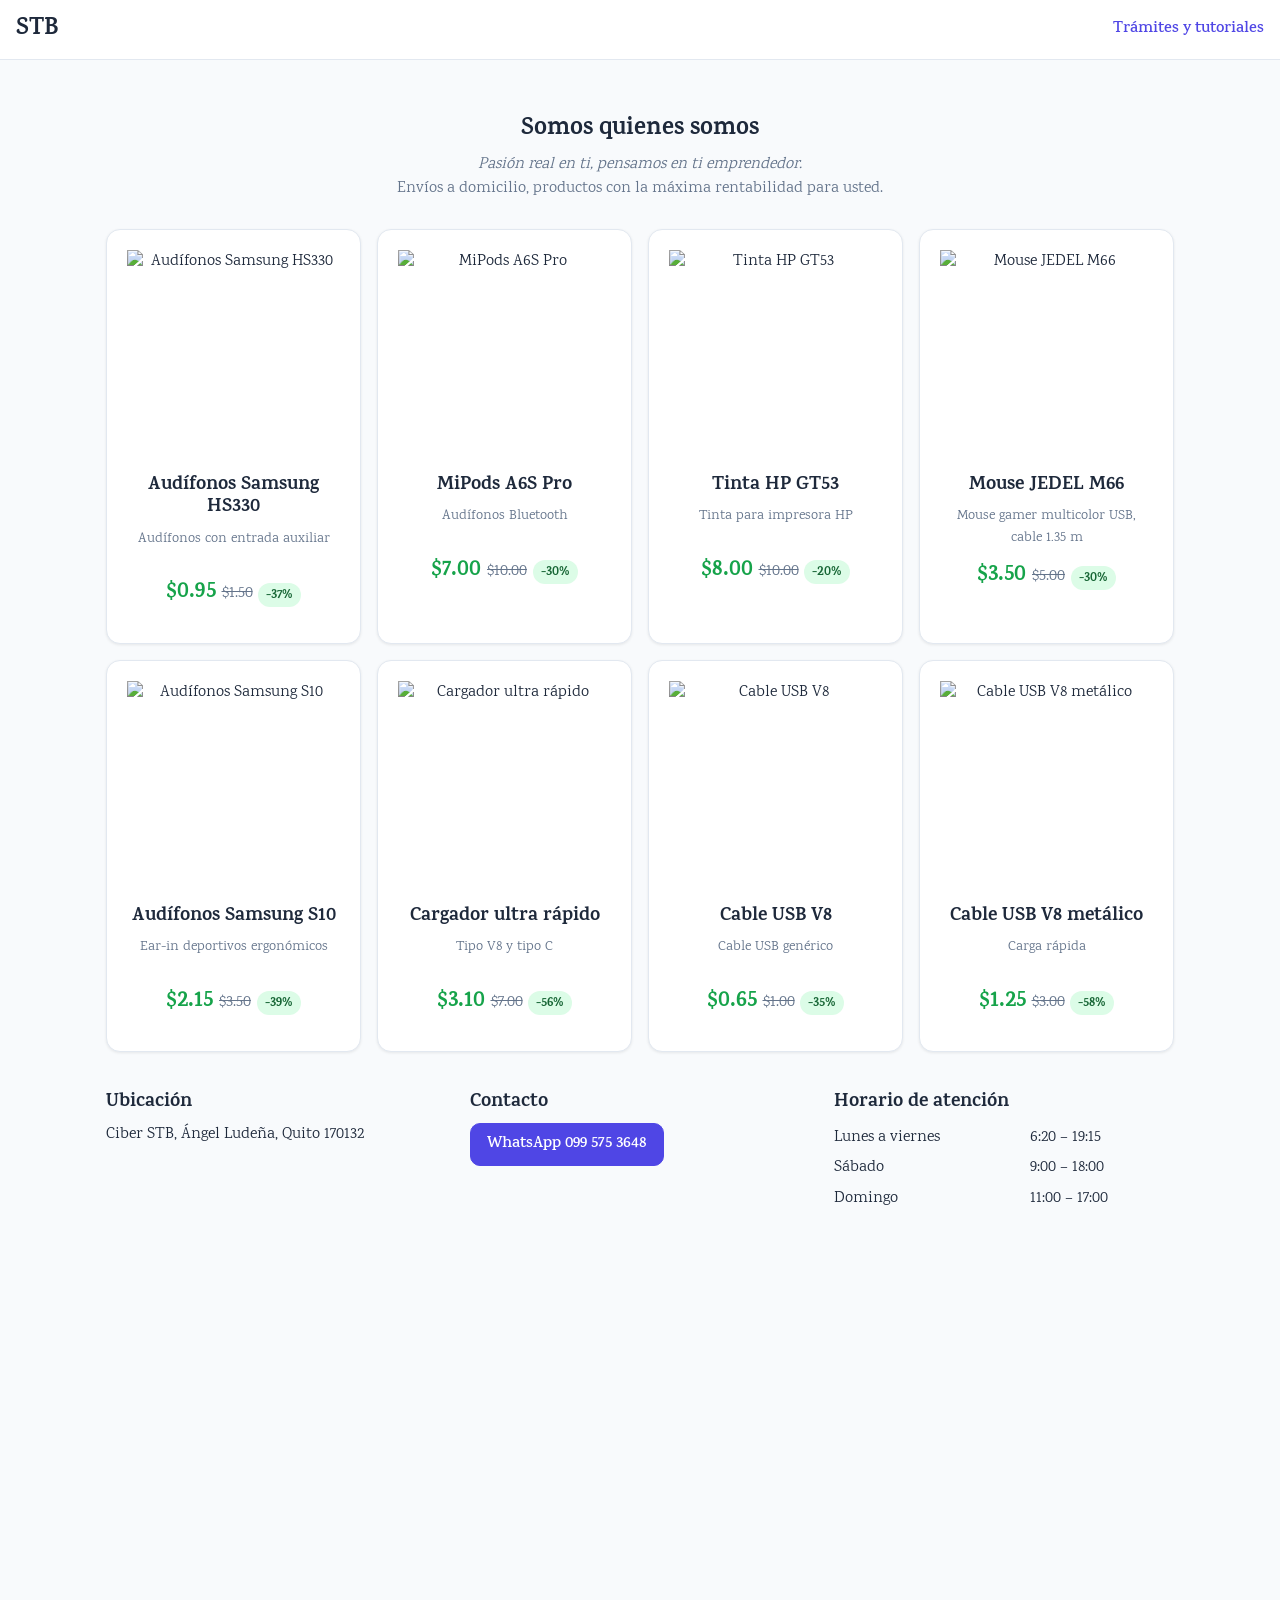
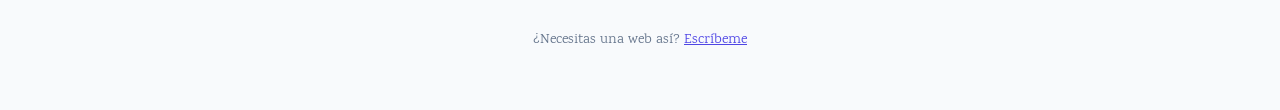
==== commit d4f0ea71: "v2" ====
--- a/index.html
+++ b/index.html
@@ -1,218 +1,56 @@
 <!DOCTYPE html>
-<html>
-
+<html lang="es">
 <head>
-  <title>STB</title>
   <meta charset="UTF-8">
   <meta name="viewport" content="width=device-width, initial-scale=1">
-  <link rel="stylesheet" href="https://www.w3schools.com/w3css/4/w3.css">
-  <link rel="stylesheet" href="https://fonts.googleapis.com/css?family=Karma">
-  <style>
-    body,
-    h1,
-    h2,
-    h3,
-    h4,
-    h5,
-    h6 {
-      font-family: "Karma", sans-serif
-    }
+  <title>STB | Ciber, accesorios y recargas</title>
+  <link rel="stylesheet" href="https://fonts.googleapis.com/css?family=Karma:400,700&display=swap">
+  <link rel="stylesheet" href="css/base.css">
+  <link rel="stylesheet" href="css/tienda.css">
+</head>
+<body>
+  <header class="topbar">
+    <a class="brand" href="index.html">STB</a>
+    <nav><a href="enlaces.html">Trámites y tutoriales</a></nav>
+  </header>
 
-    .w3-bar-block .w3-bar-item {
-      padding: 20px
-    }
-  </style>
-</head>
+  <main class="contenedor">
+    <section class="hero">
+      <h1>Somos quienes somos</h1>
+      <p><em>Pasión real en ti, pensamos en ti emprendedor.</em><br>
+        Envíos a domicilio, productos con la máxima rentabilidad para usted.</p>
+    </section>
 
-<body>
+    <section id="productos" class="grid" aria-label="Productos"></section>
 
-  <!-- Sidebar (hidden by default) -->
-  <nav class="w3-sidebar w3-bar-block w3-card w3-top w3-xlarge w3-animate-left"
-    style="display:none;z-index:2;width:40%;min-width:300px" id="mySidebar">
-    <a href="javascript:void(0)" onclick="w3_close()" class="w3-bar-item w3-button">Close Menu</a>
-    <!-- <a href="#food" onclick="w3_close()" class="w3-bar-item w3-button">Food</a>
-  <a href="#about" onclick="w3_close()" class="w3-bar-item w3-button">About</a> -->
-  </nav>
+    <section class="info">
+      <div>
+        <h3>Ubicación</h3>
+        <p>Ciber STB, Ángel Ludeña, Quito 170132</p>
+      </div>
+      <div>
+        <h3>Contacto</h3>
+        <p><a class="btn" href="https://wa.me/593995753648" target="_blank" rel="noopener noreferrer">WhatsApp 099 575 3648</a></p>
+      </div>
+      <div>
+        <h3>Horario de atención</h3>
+        <table class="horario">
+          <tr><td>Lunes a viernes</td><td>6:20 – 19:15</td></tr>
+          <tr><td>Sábado</td><td>9:00 – 18:00</td></tr>
+          <tr><td>Domingo</td><td>11:00 – 17:00</td></tr>
+        </table>
+      </div>
+    </section>
 
-  <!-- Top menu -->
-  <div class="w3-top">
-    <div class="w3-white w3-xlarge" style="max-width:1200px;margin:auto">
-      <div class="w3-button w3-padding-16 w3-left" onclick="w3_open()">☰</div>
-      <!-- <div class="w3-right w3-padding-16">Mail</div> -->
-      <div class="w3-center w3-padding-16">STB</div>
-    </div>
-  </div>
+    <iframe class="mapa" title="Mapa de Ciber STB" loading="lazy" allowfullscreen
+      referrerpolicy="no-referrer-when-downgrade"
+      src="https://www.google.com/maps/embed?pb=!1m18!1m12!1m3!1d3989.808333624788!2d-78.50637422499318!3d-0.12819543545689616!2m3!1f0!2f0!3f0!3m2!1i1024!2i768!4f13.1!3m3!1m2!1s0x91d5853d391cf96d%3A0xb9225dd69ea75d32!2sCiber%20Stb!5e0!3m2!1ses-419!2sec!4v1689195927809!5m2!1ses-419!2sec"></iframe>
 
-  <!-- !PAGE CONTENT! -->
-  <div class="w3-main w3-content w3-padding" style="max-width:1200px;margin-top:100px">
+    <p class="credito">¿Necesitas una web así? <a href="https://wa.me/593995753648">Escríbeme</a></p>
+  </main>
 
-    <!-- First Photo Grid-->
-    <div class="w3-row-padding w3-padding-16 w3-center" id="food">
-      <div class="w3-quarter">
-        <img
-          src="https://www.alcarrito.com/media/catalog/product/d/_/d_nq_np_890705-mco44552016052_012021-o.jpg?width=900&height=900&canvas=900,900&optimize=medium&bg-color=255,255,255&fit=bounds"
-          alt="Sandwich" style="width:100%">
-        <h3>Audífonos Samsung</h3>
-        <p>Audífonos de entrada auxiliar HS330</p>
-        <p>Precio STB $0.95</p>
-        <p>precio normal $1.50</p>
-      </div>
-      <div class="w3-quarter">
-
-        <img
-          src="https://cdn.discordapp.com/attachments/726945708023742496/1125797054413807726/1c9ae124-1b9e-40f5-b576-909f9936ca78.2e92e0c7c8a86419b263a86799279679.webp"
-          alt="Steak" style="width:100%">
-        <h3>A6S pro MiPods</h3>
-        <p>audífnos bluettooh</p>
-        <p>Precio STB $7.00 </p>
-        <p>precio normal $10.00</p>
-
-
-      </div>
-      <div class="w3-quarter">
-        <img src="https://compurio-ventas.com/wp-content/uploads/2021/03/HP-11.jpg" alt="Cherries" style="width:100%">
-        <h3>TINTA PRINTER IMPRESORA HP (GT53)</h3>
-
-        <p>Precio STB $8.00</p>
-        <p>precio normal $10.00</p>
-
-      </div>
-      <div class="w3-quarter">
-        <img src="https://cdn.discordapp.com/attachments/726945708023742496/1125819772425216102/M66-2.jpg"
-          alt="Pasta and Wine" style="width:100%">
-        <h3>JEDEL M66 Light Mouse</h3>
-        <p>Mause gamer multicolor USB, cable 1.35m.</p>
-        <p>Precio STB $3.50</p>
-        <p>precio normal $5.00</p>
-
-      </div>
-    </div>
-
-    <!-- Second Photo Grid-->
-    <div class="w3-row-padding w3-padding-16 w3-center">
-      <div class="w3-quarter">
-        <img
-          src="https://cdn.discordapp.com/attachments/726945708023742496/1126127364062052352/MejorCompra-e95bb7c5-a637-486e-934e-15fbcf6c47f0.jpg"
-          alt="Popsicle" style="width:100%">
-        <h3>Audífonos Samsung S10</h3>
-        <p>Audifonos Ear-in sports ergonómicos</p>
-        <p>Precio STB $2.15</p>
-        <p>precio normal $3.50</p>
-
-      </div>
-      <div class="w3-quarter">
-        <img
-          src="https://cdn.discordapp.com/attachments/726945708023742496/1126128162670121032/581202010110141230980.jpg"
-          alt="Salmon" style="width:100%">
-        <h3>Cargador ultra rápido</h3>
-        <p>Cargador tipo V8 - tipo C</p>
-        <p>Precio STB $3.10</p>
-        <p>precio normal $7.00</p>
-
-      </div>
-      <div class="w3-quarter">
-        <img src="https://cdn.discordapp.com/attachments/726945708023742496/1126129024045953116/701_3svyul.jpg"
-          alt="Sandwich" style="width:100%">
-        <h3>Cables USB V8</h3>
-        <p>Cable USB genérico</p>
-        <p>Precio STB $0.65</p>
-        <p>precio normal $1.00</p>
-
-      </div>
-      <div class="w3-quarter">
-        <img src="https://cdn.discordapp.com/attachments/726945708023742496/1126131641262297148/image.png"
-          alt="Croissant" style="width:100%">
-        <h3>Cable USB V8 metálico</h3>
-        <p>Cable USB carga rápida v8</p>
-        <p>Precio STB $1.25</p>
-        <p>precio normal $3.00</p>
-
-      </div>
-    </div>
-
-    <!-- Pagination -->
-    <div class="w3-center w3-padding-32">
-      <div class="w3-bar">
-        <a href="#" class="w3-bar-item w3-button w3-hover-black">«</a>
-        <a href="#" class="w3-bar-item w3-black w3-button">1</a>
-        <a href="#" class="w3-bar-item w3-button w3-hover-black">2</a>
-        <a href="#" class="w3-bar-item w3-button w3-hover-black">3</a>
-        <a href="#" class="w3-bar-item w3-button w3-hover-black">4</a>
-        <a href="#" class="w3-bar-item w3-button w3-hover-black">»</a>
-      </div>
-    </div>
-
-    <hr id="about">
-
-    <!-- About Section -->
-    <div class="w3-container w3-padding-32 w3-center">
-      <h3>STB</h3><br>
-      <div class="w3-padding-32">
-        <h4><b>Somos quienes somos!</b></h4>
-        <h6><i>Pasion real en tí, pensamos en tí emprendedor</i></h6>
-        <p>Envíos a domicilio, un placer atenderlos, productos con la máxima rentabilidad para usted.
-        </p>
-      </div>
-
-    </div>
-    <hr>
-
-    <!-- Footer -->
-    <div class="w3-center">
-      <iframe
-        src="https://www.google.com/maps/embed?pb=!1m18!1m12!1m3!1d3989.808333624788!2d-78.50637422499318!3d-0.12819543545689616!2m3!1f0!2f0!3f0!3m2!1i1024!2i768!4f13.1!3m3!1m2!1s0x91d5853d391cf96d%3A0xb9225dd69ea75d32!2sCiber%20Stb!5e0!3m2!1ses-419!2sec!4v1689195927809!5m2!1ses-419!2sec"
-        width="600" height="450" style="border:0;" allowfullscreen="" loading="lazy"
-        referrerpolicy="no-referrer-when-downgrade"></iframe>
-    </div>
-    <footer class="w3-row-padding w3-padding-32">
-      <div class="w3-third">
-        <h3>Ubicación </h3>
-        <p>Ciber Stb, Angel Ludeña, Quito 170132 </p>
-      </div>
-
-      <div class="w3-third">
-        <h3>Contacto</h3>
-        <ul class="w3-ul w3-hoverable">
-          <li class="w3-padding-16">
-
-            <span class="w3-large  fa-whatsapp">099 575 3648</span><br>
-            <span></span>
-          </li>
-          <li class="w3-padding-16">
-            <i class="fa fa-whatsapp" style="font-size:48px;color:red"></i>
-
-            <span class="w3-large">0995753648 </span><br>
-            <span>Necesitas una web así?</span>
-          </li>
-        </ul>
-      </div>
-
-      <div class="w3-third w3-serif">
-        <h3>Horario de atención</h3>
-        <p>lun: 6:20–19:15</p>
-        <p>mar: 6:20–19:15</p>
-        <p> mié: 6:20–19:15</p>
-        <p> jue: 6:20–19:15</p>
-        <p> vie: 6:20–19:15</p>
-        <p> sáb: 9:00–18:00</p>
-        <p> dom: 11:00–17:00</p>
-      </div>
-    </footer>
-
-    <!-- End page content -->
-  </div>
-
-  <script>
-    // Script to open and close sidebar
-    function w3_open() {
-      document.getElementById("mySidebar").style.display = "block";
-    }
-
-    function w3_close() {
-      document.getElementById("mySidebar").style.display = "none";
-    }
-  </script>
-
+  <script src="data/productos.js"></script>
+  <script src="js/utils.js"></script>
+  <script src="js/tienda.js"></script>
 </body>
-
-</html>+</html>
--- a/css/base.css
+++ b/css/base.css
@@ -0,0 +1,47 @@
+/* ===== Tokens ===== */
+:root {
+  --primario: #4f46e5;
+  --primario-oscuro: #3730a3;
+  --texto: #1e293b;
+  --texto-suave: #64748b;
+  --fondo: #f8fafc;
+  --superficie: #fff;
+  --borde: #e2e8f0;
+  --acento: #16a34a;
+  --radio: 14px;
+  --sombra: 0 1px 3px rgb(0 0 0 / .08);
+  --alto-topbar: 60px;
+}
+
+/* ===== Reset y base ===== */
+*, *::before, *::after { box-sizing: border-box; }
+[hidden] { display: none !important; }
+html { scroll-behavior: smooth; scroll-padding-top: calc(var(--alto-topbar) + 16px); }
+body { margin: 0; font: 16px/1.5 Karma, system-ui, sans-serif; color: var(--texto); background: var(--fondo); }
+img { max-width: 100%; display: block; }
+h1, h2, h3, h4 { line-height: 1.2; margin: 0 0 .5rem; }
+p { margin: 0 0 .75rem; }
+a { color: var(--primario); }
+
+/* ===== Componentes compartidos ===== */
+.topbar {
+  position: sticky; top: 0; z-index: 20; height: var(--alto-topbar);
+  display: flex; align-items: center; gap: 1rem; padding: 0 1rem;
+  background: var(--superficie); border-bottom: 1px solid var(--borde);
+}
+.brand { font-size: 1.5rem; font-weight: 700; text-decoration: none; color: var(--texto); }
+.topbar nav { margin-left: auto; display: flex; gap: 1rem; }
+.topbar nav a { text-decoration: none; font-weight: 600; }
+
+.btn {
+  display: inline-block; padding: .55rem 1rem; border: 1px solid var(--primario); border-radius: 10px;
+  background: var(--primario); color: #fff; font: inherit; font-weight: 600; text-decoration: none; cursor: pointer;
+}
+.btn:hover:not(:disabled) { background: var(--primario-oscuro); }
+.btn:disabled { opacity: .4; cursor: not-allowed; }
+.btn-sec { background: var(--superficie); color: var(--primario); }
+.btn-sec:hover:not(:disabled) { background: #eef2ff; }
+
+.badge { display: inline-block; padding: .1rem .6rem; margin-bottom: .5rem; border-radius: 99px; background: #e0e7ff; color: var(--primario-oscuro); font-size: .8rem; font-weight: 600; }
+.grid { display: grid; gap: 1rem; grid-template-columns: repeat(auto-fill, minmax(250px, 1fr)); }
+.card { background: var(--superficie); border: 1px solid var(--borde); border-radius: var(--radio); padding: 1.25rem; box-shadow: var(--sombra); }
--- a/css/tienda.css
+++ b/css/tienda.css
@@ -0,0 +1,17 @@
+/* Página de la tienda (index.html) */
+.contenedor { max-width: 1100px; margin: 0 auto; padding: 1.5rem 1rem; }
+.hero { text-align: center; padding: 2rem 0 1rem; }
+.hero p { color: var(--texto-suave); }
+
+.producto { text-align: center; }
+.producto img { width: 100%; aspect-ratio: 1; object-fit: contain; margin-bottom: .75rem; }
+.producto .desc { color: var(--texto-suave); font-size: .9rem; min-height: 2.6em; }
+.precio strong { font-size: 1.4rem; color: var(--acento); }
+.precio s { color: var(--texto-suave); margin: 0 .35rem; }
+.ahorro { background: #dcfce7; color: #166534; font-size: .8rem; font-weight: 700; padding: .1rem .5rem; border-radius: 99px; }
+
+.info { display: grid; gap: 1.5rem; grid-template-columns: repeat(auto-fit, minmax(240px, 1fr)); margin-top: 2.5rem; }
+.mapa { width: 100%; height: 350px; border: 0; border-radius: var(--radio); margin-top: 2rem; }
+.horario { width: 100%; border-collapse: collapse; }
+.horario td { padding: .2rem 0; }
+.credito { text-align: center; color: var(--texto-suave); font-size: .9rem; padding: 1.5rem 0; }
